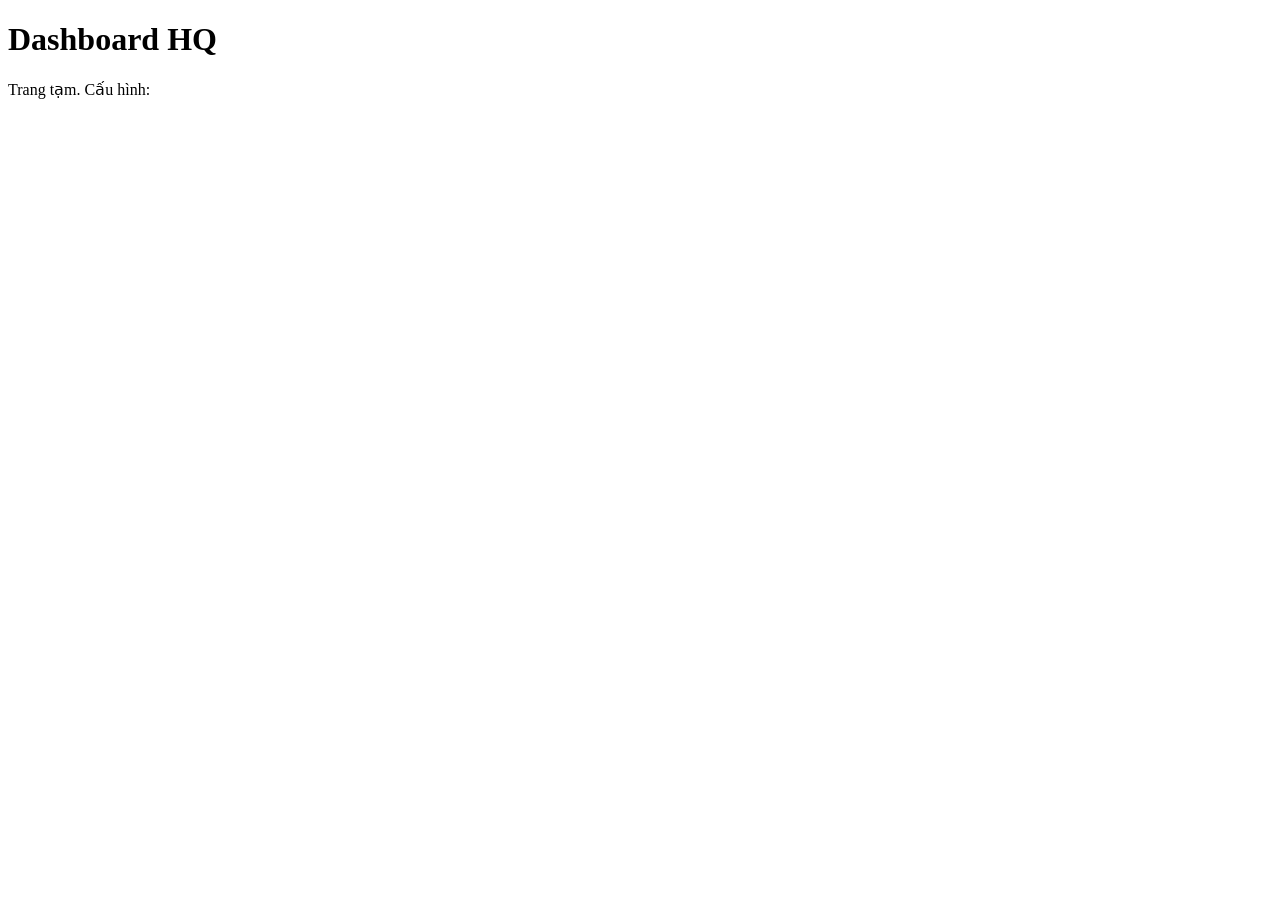
==== dashboard/index.html @ 27b7256c "build(infra): add docker compose, postgres init and connector configs" ====
<!doctype html>
<!-- Trang tạm do infra dựng; Ngọc Chung thay bằng Dashboard thật. -->
<html lang="vi">
<head>
  <meta charset="utf-8">
  <title>Dashboard HQ</title>
  <script src="config.js"></script>
</head>
<body>
  <h1>Dashboard HQ</h1>
  <p>Trang tạm. Cấu hình: <code id="cfg"></code></p>
  <script>
    document.getElementById("cfg").textContent = JSON.stringify(window.CONFIG);
  </script>
</body>
</html>
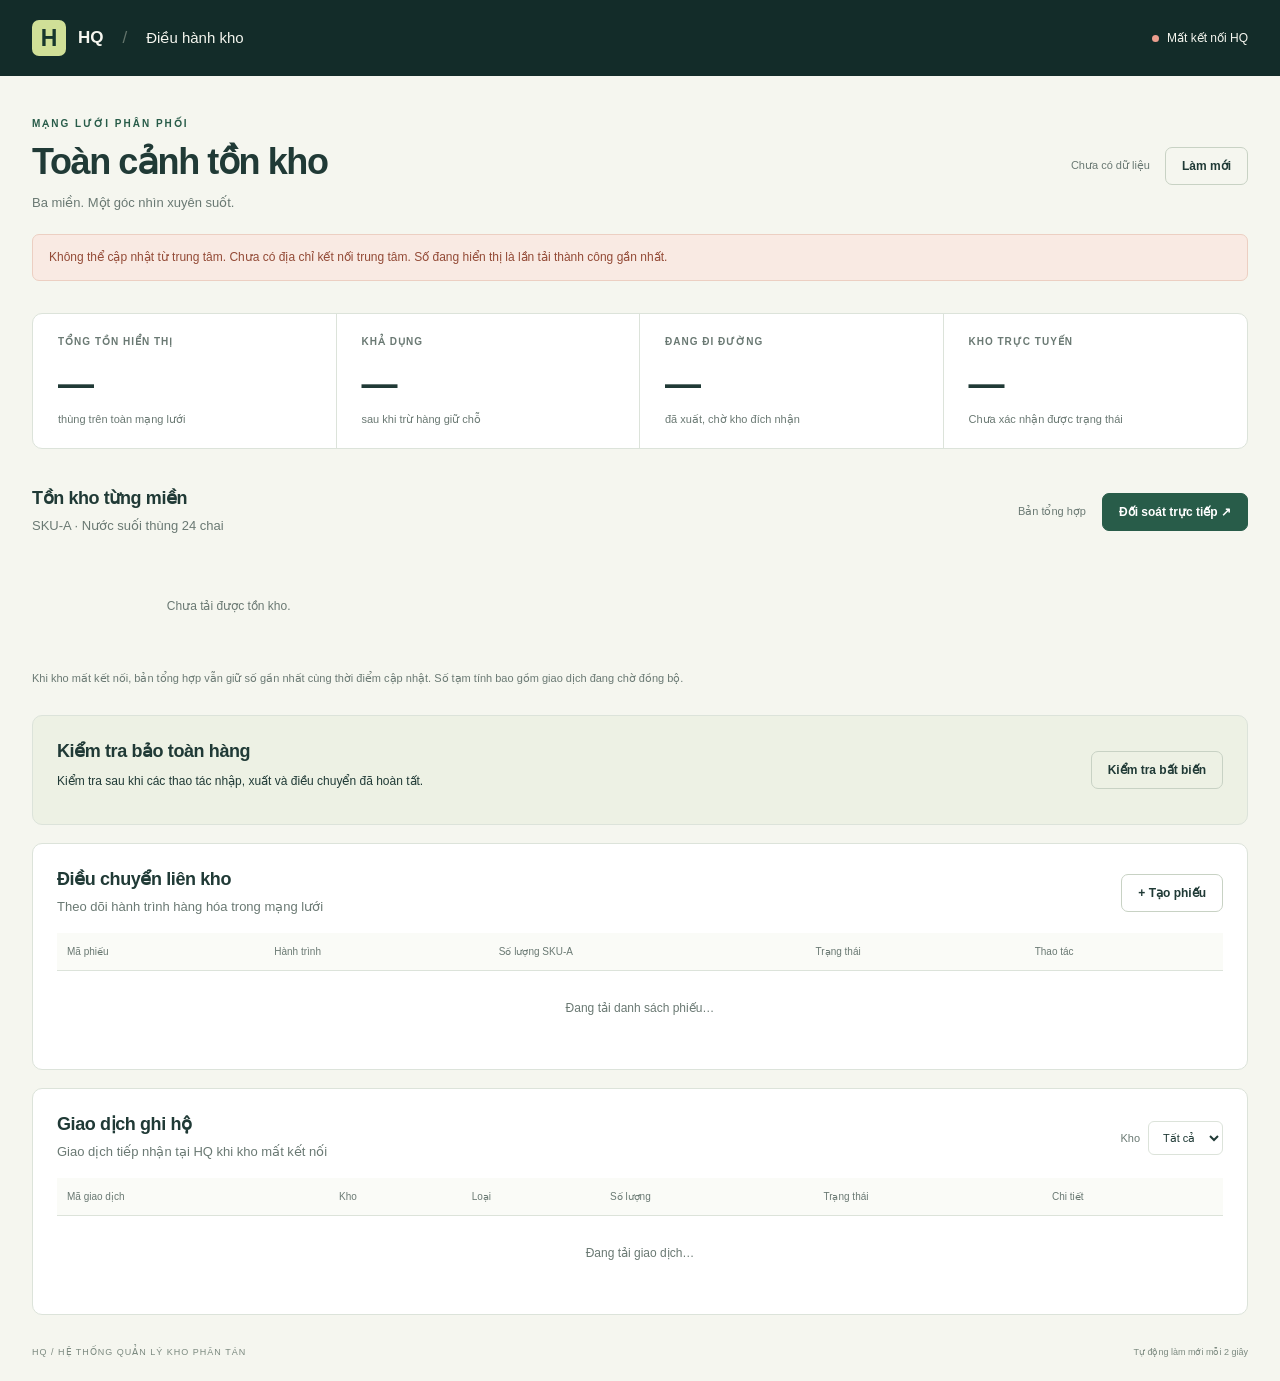
==== commit a7782cb5: "feat(dashboard): add warehouse monitoring and transfer controls" ====
--- a/dashboard/index.html
+++ b/dashboard/index.html
@@ -1,16 +1,52 @@
 <!doctype html>
-<!-- Trang tạm do infra dựng; Ngọc Chung thay bằng Dashboard thật. -->
 <html lang="vi">
 <head>
   <meta charset="utf-8">
-  <title>Dashboard HQ</title>
+  <meta name="viewport" content="width=device-width, initial-scale=1">
+  <meta name="theme-color" content="#132c29">
+  <title>HQ · Điều hành kho</title>
+  <link rel="stylesheet" href="style.css">
   <script src="config.js"></script>
+  <script type="module" src="js/dashboard.js"></script>
 </head>
 <body>
-  <h1>Dashboard HQ</h1>
-  <p>Trang tạm. Cấu hình: <code id="cfg"></code></p>
-  <script>
-    document.getElementById("cfg").textContent = JSON.stringify(window.CONFIG);
-  </script>
+  <header class="topbar">
+    <a href="./" class="brand"><span class="brand-icon" aria-hidden="true">H</span> HQ<span class="brand-divider">/</span><span>Điều hành kho</span></a>
+    <span class="connection" id="connection" role="status">Đang kết nối…</span>
+  </header>
+  <main>
+    <div class="page-heading">
+      <div><p class="eyebrow">MẠNG LƯỚI PHÂN PHỐI</p><h1>Toàn cảnh tồn kho</h1><p class="subtitle">Ba miền. Một góc nhìn xuyên suốt.</p></div>
+      <div class="heading-actions"><span id="last-refresh">Chưa có dữ liệu</span><button id="refresh" class="button secondary">Làm mới</button></div>
+    </div>
+    <div id="notice" class="notice" role="alert" hidden></div>
+    <section class="metrics" aria-label="Tổng hợp tồn kho">
+      <article><p>TỔNG TỒN HIỂN THỊ</p><strong id="total-stock">—</strong><span>thùng trên toàn mạng lưới</span></article>
+      <article><p>KHẢ DỤNG</p><strong id="total-available">—</strong><span>sau khi trừ hàng giữ chỗ</span></article>
+      <article><p>ĐANG ĐI ĐƯỜNG</p><strong id="total-transit">—</strong><span>đã xuất, chờ kho đích nhận</span></article>
+      <article><p>KHO TRỰC TUYẾN</p><strong id="online-count">—</strong><span id="status-caption">Đang xác nhận trạng thái</span></article>
+    </section>
+    <section aria-labelledby="inventory-heading">
+      <div class="section-heading"><div><h2 id="inventory-heading">Tồn kho từng miền</h2><p>SKU-A · Nước suối thùng 24 chai</p></div><div class="read-controls"><span class="mode-label" id="read-mode">Bản tổng hợp</span><button class="button" id="reconcile">Đối soát trực tiếp ↗</button></div></div>
+      <div class="warehouses" id="warehouses" aria-live="polite"><p class="empty">Đang tải tồn kho…</p></div>
+      <p class="source-help">Khi kho mất kết nối, bản tổng hợp vẫn giữ số gần nhất cùng thời điểm cập nhật. Số tạm tính bao gồm giao dịch đang chờ đồng bộ.</p>
+    </section>
+    <section class="panel invariant-panel" aria-labelledby="invariant-heading">
+      <div><h2 id="invariant-heading">Kiểm tra bảo toàn hàng</h2><p id="invariant-result" aria-live="polite">Kiểm tra sau khi các thao tác nhập, xuất và điều chuyển đã hoàn tất.</p><p id="invariant-details" class="muted"></p></div>
+      <button id="check-invariant" class="button secondary">Kiểm tra bất biến</button>
+    </section>
+    <section class="panel" aria-labelledby="transfers-heading">
+      <div class="section-heading"><div><h2 id="transfers-heading">Điều chuyển liên kho</h2><p>Theo dõi hành trình hàng hóa trong mạng lưới</p></div><button id="new-transfer" class="button secondary">+ Tạo phiếu</button></div>
+      <p class="section-message" id="transfer-message" role="status"></p>
+      <div class="table-wrap"><table><thead><tr><th>Mã phiếu</th><th>Hành trình</th><th>Số lượng SKU-A</th><th>Trạng thái</th><th>Thao tác</th></tr></thead><tbody id="transfer-rows"><tr><td colspan="5" class="empty">Đang tải danh sách phiếu…</td></tr></tbody></table></div>
+    </section>
+    <section class="panel" aria-labelledby="pending-heading">
+      <div class="section-heading"><div><h2 id="pending-heading">Giao dịch ghi hộ</h2><p>Giao dịch tiếp nhận tại HQ khi kho mất kết nối</p></div><label class="filter-label">Kho <select id="pending-dc"><option value="">Tất cả</option><option value="1">Bắc</option><option value="2">Trung</option><option value="3">Nam</option></select></label></div>
+      <p class="section-message" id="pending-message" role="status"></p>
+      <div class="table-wrap"><table><thead><tr><th>Mã giao dịch</th><th>Kho</th><th>Loại</th><th>Số lượng</th><th>Trạng thái</th><th>Chi tiết</th></tr></thead><tbody id="pending-rows"><tr><td colspan="6" class="empty">Đang tải giao dịch…</td></tr></tbody></table></div>
+    </section>
+    <footer>HQ / HỆ THỐNG QUẢN LÝ KHO PHÂN TÁN <span>Tự động làm mới mỗi 2 giây</span></footer>
+  </main>
+  <dialog id="transfer-dialog" aria-labelledby="dialog-title"><form id="transfer-form"><div class="section-heading"><h2 id="dialog-title">Tạo phiếu điều chuyển</h2><button type="button" id="close-dialog" class="icon-button" aria-label="Đóng">×</button></div><p class="muted">SKU-A · Nước suối thùng 24 chai</p><label>Kho nguồn<select id="from-dc" required><option value="1">Bắc</option><option value="2">Trung</option><option value="3">Nam</option></select></label><label>Kho đích<select id="to-dc" required><option value="3">Nam</option><option value="2">Trung</option><option value="1">Bắc</option></select></label><label>Số thùng<input id="transfer-qty" type="number" min="1" step="1" required value="50"></label><p id="form-error" role="alert" class="form-error"></p><button class="button" id="submit-transfer" type="submit">Tạo phiếu</button></form></dialog>
 </body>
 </html>
--- a/dashboard/style.css
+++ b/dashboard/style.css
@@ -0,0 +1,590 @@
+:root {
+  color-scheme:light;
+  --ink:#203a36;
+  --muted:#6a7973;
+  --green:#285c49;
+  --line:#dce3da;
+  --paper:#f5f6ef;
+  --red:#a63d32;
+  font-family:Inter,"Segoe UI",Arial,sans-serif;
+  font-size:15px
+}
+* {
+  box-sizing:border-box
+}
+body {
+  margin:0;
+  color:var(--ink);
+  background:var(--paper)
+}
+button,input,select {
+  font:inherit
+}
+button {
+  cursor:pointer
+}
+button:disabled {
+  cursor:wait;
+  opacity:.55
+}
+button:focus-visible,a:focus-visible,input:focus-visible,select:focus-visible {
+  outline:3px solid #b4a047;
+  outline-offset:3px
+}
+.topbar {
+  height:76px;
+  background:#132c29;
+  color:#f5f6ef;
+  display:flex;
+  align-items:center;
+  justify-content:space-between;
+  padding:0 max(32px,calc((100vw - 1240px)/2));
+  gap:20px
+}
+.brand {
+  display:flex;
+  align-items:center;
+  gap:12px;
+  color:inherit;
+  text-decoration:none;
+  font-size:17px;
+  font-weight:650;
+  white-space:nowrap
+}
+.brand-icon {
+  width:34px;
+  height:36px;
+  background:#d0df97;
+  color:#17362d;
+  display:grid;
+  place-items:center;
+  border-radius:7px;
+  font-size:23px
+}
+.brand-divider {
+  color:#63746b;
+  font-weight:400;
+  padding:0 7px
+}
+.brand>span:last-child {
+  font-weight:400;
+  font-size:15px
+}
+.connection {
+  font-size:12px;
+  display:flex;
+  align-items:center;
+  gap:8px
+}
+.connection::before {
+  content:"";
+  width:7px;
+  height:7px;
+  border-radius:50%;
+  background:#c1d49c
+}
+.connection.error::before {
+  background:#eb9e8e
+}
+main {
+  max-width:1304px;
+  margin:0 auto;
+  padding:42px 32px 24px
+}
+.page-heading,.section-heading {
+  display:flex;
+  align-items:center;
+  justify-content:space-between;
+  gap:20px
+}
+.eyebrow {
+  font-size:10px;
+  letter-spacing:2px;
+  font-weight:700;
+  color:var(--green);
+  margin:0 0 12px
+}
+h1 {
+  font-size:36px;
+  letter-spacing:-1.4px;
+  font-weight:600;
+  margin:0 0 10px
+}
+h2 {
+  font-size:18px;
+  letter-spacing:-.4px;
+  font-weight:600;
+  margin:0
+}
+.subtitle,.section-heading p {
+  color:var(--muted);
+  margin:7px 0 0;
+  line-height:1.6;
+  font-size:13px
+}
+.heading-actions {
+  display:flex;
+  align-items:center;
+  gap:15px;
+  font-size:11px;
+  color:var(--muted)
+}
+.button {
+  border:1px solid var(--green);
+  border-radius:7px;
+  background:var(--green);
+  color:white;
+  padding:11px 16px;
+  font-size:12px;
+  font-weight:600;
+  white-space:nowrap
+}
+.button:hover {
+  background:#174733
+}
+.button.secondary {
+  background:transparent;
+  color:var(--ink);
+  border-color:#c8d2c4
+}
+.button.secondary:hover {
+  background:#e6ecdf
+}
+.metrics {
+  display:grid;
+  grid-template-columns:repeat(4,1fr);
+  margin:32px 0 38px;
+  border:1px solid var(--line);
+  border-radius:10px;
+  background:#fff;
+  overflow:hidden
+}
+.metrics article {
+  padding:22px 25px;
+  border-right:1px solid var(--line)
+}
+.metrics article:last-child {
+  border:0
+}
+.metrics p {
+  font-size:10px;
+  letter-spacing:1px;
+  font-weight:600;
+  color:var(--muted);
+  margin:0 0 16px
+}
+.metrics strong {
+  font-size:36px;
+  font-weight:600;
+  letter-spacing:-1px;
+  display:block;
+  font-variant-numeric:tabular-nums
+}
+.metrics article>span {
+  display:block;
+  font-size:11px;
+  color:var(--muted);
+  margin-top:8px
+}
+.read-controls {
+  display:flex;
+  gap:16px;
+  align-items:center
+}
+.mode-label {
+  font-size:11px;
+  color:var(--muted)
+}
+.warehouses {
+  display:grid;
+  grid-template-columns:repeat(3,1fr);
+  gap:18px;
+  margin-top:20px
+}
+.warehouse {
+  background:white;
+  border:1px solid var(--line);
+  border-radius:10px;
+  overflow:hidden
+}
+.warehouse-top {
+  padding:20px 22px 16px;
+  display:flex;
+  justify-content:space-between;
+  align-items:center
+}
+.warehouse-name {
+  font-size:16px;
+  font-weight:600
+}
+.warehouse-code {
+  display:block;
+  color:var(--muted);
+  font-size:10px;
+  letter-spacing:1px;
+  margin-top:5px
+}
+.badge {
+  border-radius:5px;
+  padding:5px 8px;
+  font-size:10px;
+  font-weight:600;
+  white-space:nowrap;
+  display:inline-block;
+  background:#eef2ea;
+  color:#46624e
+}
+.badge.ONLINE,.badge.APPLIED,.badge.RECEIVED {
+  background:#eaf2e4;
+  color:#3c6a37
+}
+.badge.OFFLINE,.badge.REJECTED,.badge.CANCELLED {
+  background:#f8eae5;
+  color:var(--red)
+}
+.badge.RECOVERING,.badge.PENDING,.badge.CREATED {
+  background:#f7eed9;
+  color:#94651c
+}
+.badge.SHIPPED {
+  background:#e8eef5;
+  color:#3b6289
+}
+.stock-value {
+  padding:0 22px 19px;
+  display:flex;
+  align-items:baseline;
+  gap:8px
+}
+.stock-value strong {
+  font-size:44px;
+  letter-spacing:-2px;
+  font-weight:550;
+  font-variant-numeric:tabular-nums
+}
+.stock-value span {
+  color:var(--muted);
+  font-size:12px
+}
+.warehouse-stats {
+  display:grid;
+  grid-template-columns:repeat(3,1fr);
+  border-top:1px solid var(--line);
+  padding:16px 22px;
+  gap:8px
+}
+.warehouse-stats dt {
+  font-size:10px;
+  color:var(--muted);
+  margin-bottom:6px
+}
+.warehouse-stats dd {
+  margin:0;
+  font-size:16px;
+  font-weight:600;
+  font-variant-numeric:tabular-nums
+}
+.warehouse-stats dl {
+  margin:0
+}
+.warehouse-source {
+  background:#fafbf6;
+  border-top:1px solid #edf0e8;
+  min-height:43px;
+  padding:12px 22px;
+  color:var(--muted);
+  font-size:10px;
+  line-height:1.5
+}
+.warehouse-source.offline {
+  background:#fbf0eb;
+  color:#9b5944
+}
+.warehouse-source.provisional {
+  background:#fbf5e8;
+  color:#8a6b26
+}
+.source-help {
+  font-size:11px;
+  line-height:1.8;
+  color:var(--muted);
+  max-width:880px;
+  margin:14px 0 26px
+}
+.panel {
+  background:#fff;
+  border:1px solid var(--line);
+  border-radius:10px;
+  margin:18px 0;
+  padding:24px
+}
+.invariant-panel {
+  display:flex;
+  align-items:center;
+  justify-content:space-between;
+  gap:20px;
+  background:#edf1e4
+}
+.invariant-panel p {
+  font-size:12px;
+  line-height:1.7;
+  margin:9px 0 0
+}
+.muted {
+  color:var(--muted)
+}
+.table-wrap {
+  overflow:auto
+}
+table {
+  width:100%;
+  border-collapse:collapse;
+  font-size:12px;
+  text-align:left;
+  margin-top:15px
+}
+th {
+  font-size:10px;
+  color:var(--muted);
+  font-weight:500;
+  border-bottom:1px solid var(--line);
+  padding:13px 10px;
+  background:#fafbf7;
+  white-space:nowrap
+}
+td {
+  border-bottom:1px solid #edf0e9;
+  padding:15px 10px;
+  max-width:270px;
+  overflow-wrap:anywhere
+}
+tbody tr:last-child td {
+  border:0
+}
+.empty {
+  text-align:center;
+  color:var(--muted);
+  padding:30px;
+  font-size:12px
+}
+.row-action {
+  border:0;
+  background:transparent;
+  color:var(--red);
+  font-size:11px;
+  font-weight:600;
+  padding:5px
+}
+.filter-label {
+  font-size:11px;
+  color:var(--muted);
+  display:flex;
+  align-items:center;
+  gap:8px
+}
+select,input {
+  padding:9px 10px;
+  border:1px solid var(--line);
+  border-radius:6px;
+  color:var(--ink);
+  background:#fff;
+  max-width:100%
+}
+.notice {
+  margin:20px 0;
+  padding:13px 16px;
+  border-radius:7px;
+  background:#f9eae3;
+  border:1px solid #eccfc2;
+  color:#934a36;
+  font-size:12px;
+  line-height:1.6
+}
+.section-message,.form-error {
+  color:var(--red);
+  font-size:12px;
+  line-height:1.6
+}
+.section-message:empty {
+  display:none
+}
+footer {
+  display:flex;
+  justify-content:space-between;
+  gap:12px;
+  margin-top:32px;
+  font-size:9px;
+  letter-spacing:1px;
+  color:#7c8a80
+}
+footer span {
+  letter-spacing:0
+}
+dialog {
+  width:min(450px,calc(100% - 32px));
+  border:1px solid var(--line);
+  border-radius:12px;
+  padding:25px;
+  color:var(--ink)
+}
+dialog::backdrop {
+  background:#142e2670
+}
+dialog label {
+  display:grid;
+  gap:7px;
+  font-size:12px;
+  margin:17px 0
+}
+dialog .button {
+  width:100%
+}
+.icon-button {
+  border:0;
+  background:none;
+  font-size:25px;
+  color:var(--muted)
+}
+.success-text {
+  color:var(--green)
+}
+.warning-text {
+  color:var(--red)
+}
+@media(max-width:900px) {
+  .topbar {
+    padding:0 22px
+  }
+  main {
+    padding:30px 22px
+  }
+  .metrics article {
+    padding:20px 17px
+  }
+  .metrics strong {
+    font-size:30px
+  }
+  .warehouses {
+    gap:12px
+  }
+  .warehouse-top {
+    padding:18px 15px
+  }
+  .warehouse-name {
+    font-size:14px
+  }
+  .warehouse-stats,.warehouse-source {
+    padding:14px 15px
+  }
+  .stock-value {
+    padding:0 15px 15px
+  }
+  .heading-actions>span {
+    display:none
+  }
+}
+@media(max-width:650px) {
+  .topbar {
+    height:64px;
+    padding:0 16px
+  }
+  .brand {
+    gap:8px;
+    font-size:15px
+  }
+  .brand>span:last-child {
+    font-size:12px
+  }
+  .brand-divider {
+    padding:0 2px
+  }
+  .connection {
+    font-size:10px
+  }
+  main {
+    padding:27px 16px
+  }
+  h1 {
+    font-size:29px
+  }
+  .page-heading {
+    align-items:flex-start;
+    gap:12px
+  }
+  .heading-actions {
+    padding-top:23px
+  }
+  .metrics {
+    grid-template-columns:repeat(2,1fr);
+    margin:24px 0 29px
+  }
+  .metrics article {
+    border-bottom:1px solid var(--line)
+  }
+  .metrics article:nth-child(2) {
+    border-right:0
+  }
+  .metrics article:nth-child(3) {
+    border-bottom:0
+  }
+  .metrics article:last-child {
+    border-bottom:0
+  }
+  .metrics p {
+    font-size:9px
+  }
+  .metrics article>span {
+    font-size:10px
+  }
+  .warehouses {
+    grid-template-columns:1fr
+  }
+  .warehouse-top {
+    padding:18px 20px
+  }
+  .warehouse-stats,.warehouse-source {
+    padding:14px 20px
+  }
+  .stock-value {
+    padding:0 20px 15px
+  }
+  .warehouse-name {
+    font-size:16px
+  }
+  .read-controls {
+    gap:8px
+  }
+  .mode-label {
+    display:none
+  }
+  .button {
+    padding:10px 12px;
+    font-size:11px
+  }
+  .section-heading {
+    gap:10px
+  }
+  .section-heading p {
+    font-size:11px
+  }
+  h2 {
+    font-size:16px
+  }
+  .panel {
+    padding:18px 14px
+  }
+  .invariant-panel {
+    align-items:flex-start;
+    flex-direction:column
+  }
+  footer {
+    line-height:1.7;
+    flex-direction:column
+  }
+  .eyebrow {
+    font-size:9px
+  }
+  .subtitle {
+    font-size:12px
+  }
+}
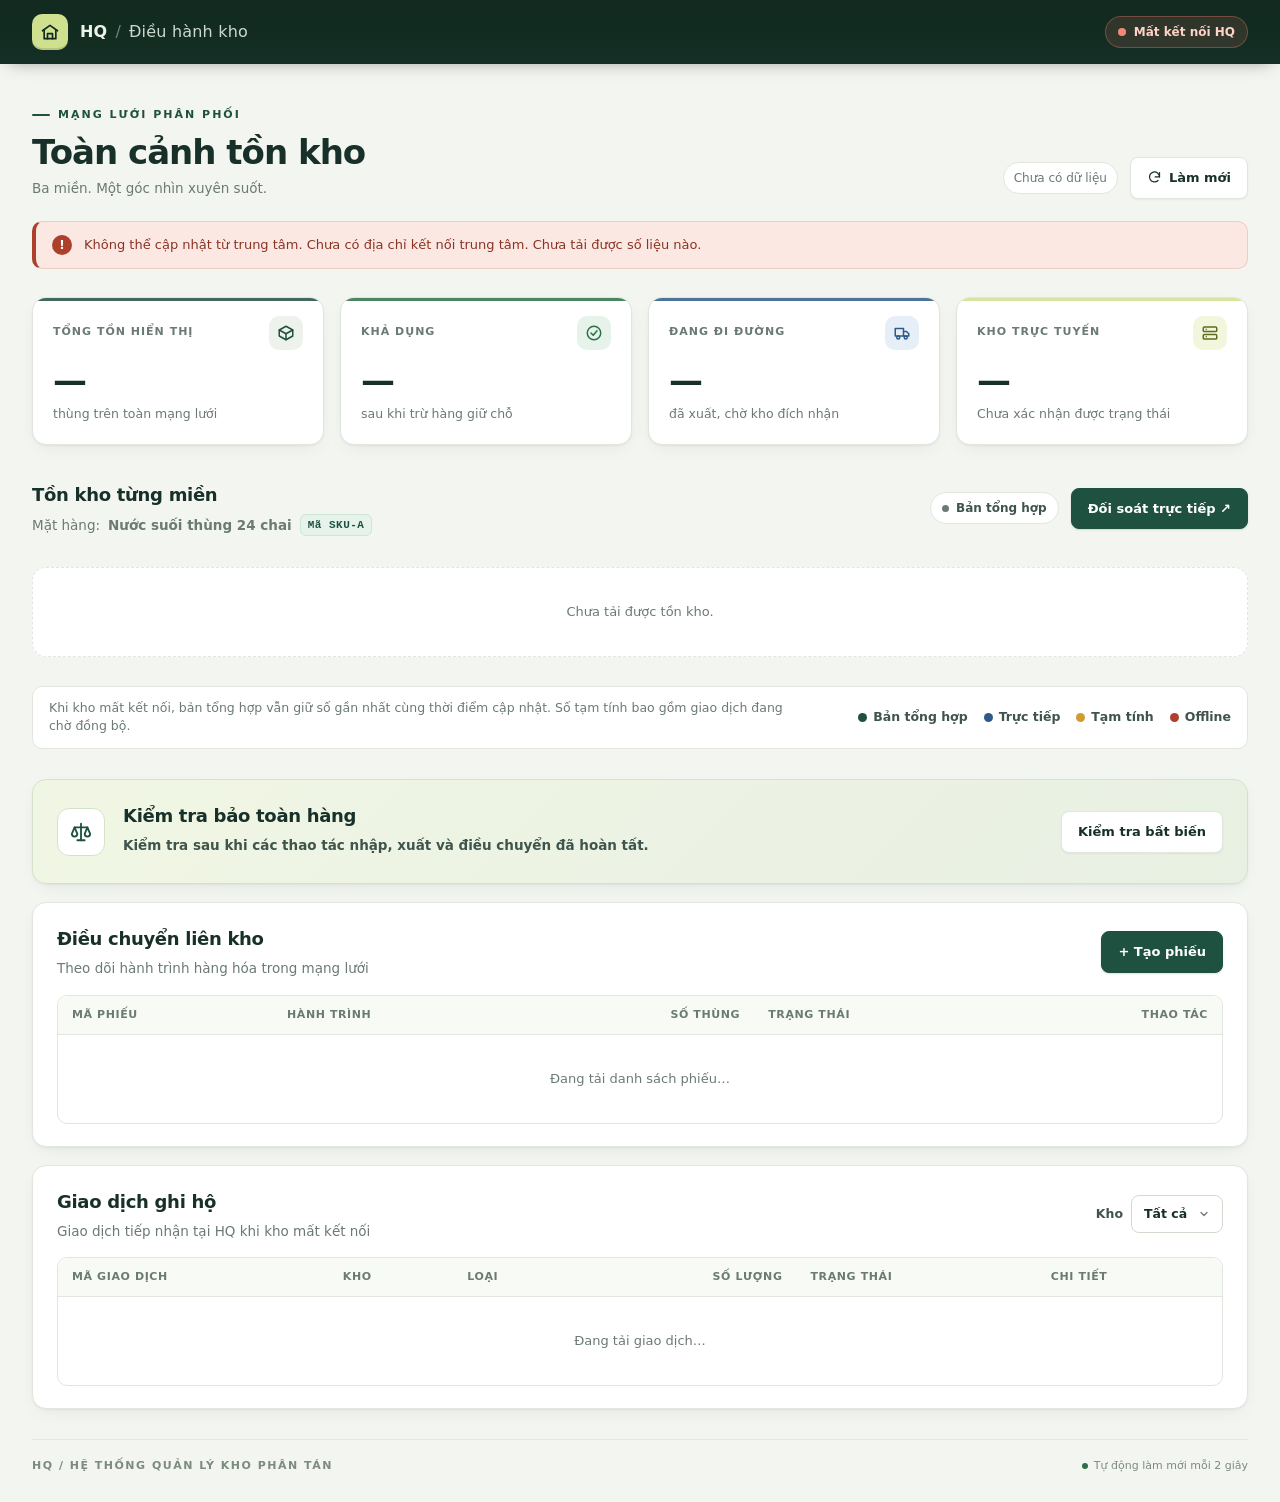
==== commit c7c74ff9: "feat(dashboard): redesign hq dashboard and translate network errors Presentation only: new layout, s" ====
--- a/dashboard/index.html
+++ b/dashboard/index.html
@@ -3,50 +3,145 @@
 <head>
   <meta charset="utf-8">
   <meta name="viewport" content="width=device-width, initial-scale=1">
-  <meta name="theme-color" content="#132c29">
+  <meta name="theme-color" content="#11291f">
   <title>HQ · Điều hành kho</title>
-  <link rel="stylesheet" href="style.css">
+  <link rel="stylesheet" href="style.css?v=2">
   <script src="config.js"></script>
-  <script type="module" src="js/dashboard.js"></script>
+  <script type="module" src="js/dashboard.js?v=2"></script>
 </head>
 <body>
   <header class="topbar">
-    <a href="./" class="brand"><span class="brand-icon" aria-hidden="true">H</span> HQ<span class="brand-divider">/</span><span>Điều hành kho</span></a>
-    <span class="connection" id="connection" role="status">Đang kết nối…</span>
+    <div class="topbar-inner">
+      <a href="./" class="brand">
+        <span class="brand-icon" aria-hidden="true">
+          <svg viewBox="0 0 24 24" width="20" height="20" fill="none" stroke="currentColor" stroke-width="2" stroke-linecap="round" stroke-linejoin="round"><path d="M3 10.5 12 4l9 6.5"/><path d="M5 9.5V20h14V9.5"/><path d="M9 20v-6h6v6"/></svg>
+        </span>
+        <span class="brand-text">HQ<span class="brand-divider">/</span><span>Điều hành kho</span></span>
+      </a>
+      <span class="connection" id="connection" role="status">Đang kết nối…</span>
+    </div>
   </header>
+
   <main>
     <div class="page-heading">
-      <div><p class="eyebrow">MẠNG LƯỚI PHÂN PHỐI</p><h1>Toàn cảnh tồn kho</h1><p class="subtitle">Ba miền. Một góc nhìn xuyên suốt.</p></div>
-      <div class="heading-actions"><span id="last-refresh">Chưa có dữ liệu</span><button id="refresh" class="button secondary">Làm mới</button></div>
+      <div>
+        <p class="eyebrow">MẠNG LƯỚI PHÂN PHỐI</p>
+        <h1>Toàn cảnh tồn kho</h1>
+        <p class="subtitle">Ba miền. Một góc nhìn xuyên suốt.</p>
+      </div>
+      <div class="heading-actions">
+        <span id="last-refresh" class="refresh-stamp">Chưa có dữ liệu</span>
+        <button id="refresh" class="button secondary">
+          <svg aria-hidden="true" viewBox="0 0 24 24" width="15" height="15" fill="none" stroke="currentColor" stroke-width="2" stroke-linecap="round" stroke-linejoin="round"><path d="M20 11a8 8 0 1 0-2.3 5.7"/><path d="M20 4v7h-7"/></svg>
+          Làm mới
+        </button>
+      </div>
     </div>
+
     <div id="notice" class="notice" role="alert" hidden></div>
+
     <section class="metrics" aria-label="Tổng hợp tồn kho">
-      <article><p>TỔNG TỒN HIỂN THỊ</p><strong id="total-stock">—</strong><span>thùng trên toàn mạng lưới</span></article>
-      <article><p>KHẢ DỤNG</p><strong id="total-available">—</strong><span>sau khi trừ hàng giữ chỗ</span></article>
-      <article><p>ĐANG ĐI ĐƯỜNG</p><strong id="total-transit">—</strong><span>đã xuất, chờ kho đích nhận</span></article>
-      <article><p>KHO TRỰC TUYẾN</p><strong id="online-count">—</strong><span id="status-caption">Đang xác nhận trạng thái</span></article>
+      <article class="metric">
+        <div class="metric-head"><p>TỔNG TỒN HIỂN THỊ</p><span class="metric-icon" aria-hidden="true"><svg viewBox="0 0 24 24" width="18" height="18" fill="none" stroke="currentColor" stroke-width="2" stroke-linecap="round" stroke-linejoin="round"><path d="M21 8 12 3 3 8v8l9 5 9-5z"/><path d="m3 8 9 5 9-5"/><path d="M12 13v8"/></svg></span></div>
+        <strong id="total-stock">—</strong><span>thùng trên toàn mạng lưới</span>
+      </article>
+      <article class="metric">
+        <div class="metric-head"><p>KHẢ DỤNG</p><span class="metric-icon" aria-hidden="true"><svg viewBox="0 0 24 24" width="18" height="18" fill="none" stroke="currentColor" stroke-width="2" stroke-linecap="round" stroke-linejoin="round"><circle cx="12" cy="12" r="9"/><path d="m8 12 3 3 5-6"/></svg></span></div>
+        <strong id="total-available">—</strong><span>sau khi trừ hàng giữ chỗ</span>
+      </article>
+      <article class="metric">
+        <div class="metric-head"><p>ĐANG ĐI ĐƯỜNG</p><span class="metric-icon" aria-hidden="true"><svg viewBox="0 0 24 24" width="18" height="18" fill="none" stroke="currentColor" stroke-width="2" stroke-linecap="round" stroke-linejoin="round"><path d="M3 6h11v10H3z"/><path d="M14 10h4l3 3v3h-7"/><circle cx="7" cy="18" r="2"/><circle cx="17" cy="18" r="2"/></svg></span></div>
+        <strong id="total-transit">—</strong><span>đã xuất, chờ kho đích nhận</span>
+      </article>
+      <article class="metric">
+        <div class="metric-head"><p>KHO TRỰC TUYẾN</p><span class="metric-icon" aria-hidden="true"><svg viewBox="0 0 24 24" width="18" height="18" fill="none" stroke="currentColor" stroke-width="2" stroke-linecap="round" stroke-linejoin="round"><rect x="3" y="4" width="18" height="6" rx="1.5"/><rect x="3" y="14" width="18" height="6" rx="1.5"/><path d="M7 7h.01M7 17h.01"/></svg></span></div>
+        <strong id="online-count">—</strong><span id="status-caption">Đang xác nhận trạng thái</span>
+      </article>
     </section>
-    <section aria-labelledby="inventory-heading">
-      <div class="section-heading"><div><h2 id="inventory-heading">Tồn kho từng miền</h2><p>SKU-A · Nước suối thùng 24 chai</p></div><div class="read-controls"><span class="mode-label" id="read-mode">Bản tổng hợp</span><button class="button" id="reconcile">Đối soát trực tiếp ↗</button></div></div>
+
+    <section class="block" aria-labelledby="inventory-heading">
+      <div class="section-heading">
+        <div>
+          <h2 id="inventory-heading">Tồn kho từng miền</h2>
+          <p>Mặt hàng: <strong>Nước suối thùng 24 chai</strong> <span class="sku-chip" title="Mã hàng trong danh mục">Mã SKU-A</span></p>
+        </div>
+        <div class="read-controls">
+          <span class="mode-label" id="read-mode">Bản tổng hợp</span>
+          <button class="button" id="reconcile">Đối soát trực tiếp ↗</button>
+        </div>
+      </div>
       <div class="warehouses" id="warehouses" aria-live="polite"><p class="empty">Đang tải tồn kho…</p></div>
-      <p class="source-help">Khi kho mất kết nối, bản tổng hợp vẫn giữ số gần nhất cùng thời điểm cập nhật. Số tạm tính bao gồm giao dịch đang chờ đồng bộ.</p>
+      <div class="source-help">
+        <p>Khi kho mất kết nối, bản tổng hợp vẫn giữ số gần nhất cùng thời điểm cập nhật. Số tạm tính bao gồm giao dịch đang chờ đồng bộ.</p>
+        <ul class="legend" aria-label="Chú giải nguồn số liệu">
+          <li><span class="legend-dot snapshot"></span>Bản tổng hợp</li>
+          <li><span class="legend-dot realtime"></span>Trực tiếp</li>
+          <li><span class="legend-dot provisional"></span>Tạm tính</li>
+          <li><span class="legend-dot offline"></span>Offline</li>
+        </ul>
+      </div>
     </section>
+
     <section class="panel invariant-panel" aria-labelledby="invariant-heading">
-      <div><h2 id="invariant-heading">Kiểm tra bảo toàn hàng</h2><p id="invariant-result" aria-live="polite">Kiểm tra sau khi các thao tác nhập, xuất và điều chuyển đã hoàn tất.</p><p id="invariant-details" class="muted"></p></div>
+      <span class="panel-icon" aria-hidden="true"><svg viewBox="0 0 24 24" width="22" height="22" fill="none" stroke="currentColor" stroke-width="2" stroke-linecap="round" stroke-linejoin="round"><path d="M12 3v18"/><path d="M5 7h14"/><path d="m5 7-3 7a3 3 0 0 0 6 0z"/><path d="m19 7-3 7a3 3 0 0 0 6 0z"/><path d="M8 21h8"/></svg></span>
+      <div class="invariant-body">
+        <h2 id="invariant-heading">Kiểm tra bảo toàn hàng</h2>
+        <p id="invariant-result" aria-live="polite">Kiểm tra sau khi các thao tác nhập, xuất và điều chuyển đã hoàn tất.</p>
+        <p id="invariant-details" class="muted"></p>
+      </div>
       <button id="check-invariant" class="button secondary">Kiểm tra bất biến</button>
     </section>
+
     <section class="panel" aria-labelledby="transfers-heading">
-      <div class="section-heading"><div><h2 id="transfers-heading">Điều chuyển liên kho</h2><p>Theo dõi hành trình hàng hóa trong mạng lưới</p></div><button id="new-transfer" class="button secondary">+ Tạo phiếu</button></div>
+      <div class="section-heading">
+        <div><h2 id="transfers-heading">Điều chuyển liên kho</h2><p>Theo dõi hành trình hàng hóa trong mạng lưới</p></div>
+        <button id="new-transfer" class="button">+ Tạo phiếu</button>
+      </div>
       <p class="section-message" id="transfer-message" role="status"></p>
-      <div class="table-wrap"><table><thead><tr><th>Mã phiếu</th><th>Hành trình</th><th>Số lượng SKU-A</th><th>Trạng thái</th><th>Thao tác</th></tr></thead><tbody id="transfer-rows"><tr><td colspan="5" class="empty">Đang tải danh sách phiếu…</td></tr></tbody></table></div>
+      <div class="table-wrap">
+        <table class="data-table transfer-table">
+          <thead><tr><th>Mã phiếu</th><th>Hành trình</th><th class="num">Số thùng</th><th>Trạng thái</th><th class="actions">Thao tác</th></tr></thead>
+          <tbody id="transfer-rows"><tr><td colspan="5" class="empty">Đang tải danh sách phiếu…</td></tr></tbody>
+        </table>
+      </div>
     </section>
+
     <section class="panel" aria-labelledby="pending-heading">
-      <div class="section-heading"><div><h2 id="pending-heading">Giao dịch ghi hộ</h2><p>Giao dịch tiếp nhận tại HQ khi kho mất kết nối</p></div><label class="filter-label">Kho <select id="pending-dc"><option value="">Tất cả</option><option value="1">Bắc</option><option value="2">Trung</option><option value="3">Nam</option></select></label></div>
+      <div class="section-heading">
+        <div><h2 id="pending-heading">Giao dịch ghi hộ</h2><p>Giao dịch tiếp nhận tại HQ khi kho mất kết nối</p></div>
+        <label class="filter-label">Kho
+          <select id="pending-dc"><option value="">Tất cả</option><option value="1">Bắc</option><option value="2">Trung</option><option value="3">Nam</option></select>
+        </label>
+      </div>
       <p class="section-message" id="pending-message" role="status"></p>
-      <div class="table-wrap"><table><thead><tr><th>Mã giao dịch</th><th>Kho</th><th>Loại</th><th>Số lượng</th><th>Trạng thái</th><th>Chi tiết</th></tr></thead><tbody id="pending-rows"><tr><td colspan="6" class="empty">Đang tải giao dịch…</td></tr></tbody></table></div>
+      <div class="table-wrap">
+        <table class="data-table pending-table">
+          <thead><tr><th>Mã giao dịch</th><th>Kho</th><th>Loại</th><th class="num">Số lượng</th><th>Trạng thái</th><th>Chi tiết</th></tr></thead>
+          <tbody id="pending-rows"><tr><td colspan="6" class="empty">Đang tải giao dịch…</td></tr></tbody>
+        </table>
+      </div>
     </section>
-    <footer>HQ / HỆ THỐNG QUẢN LÝ KHO PHÂN TÁN <span>Tự động làm mới mỗi 2 giây</span></footer>
+
+    <footer>
+      <span class="footer-brand">HQ / HỆ THỐNG QUẢN LÝ KHO PHÂN TÁN</span>
+      <span class="footer-auto">Tự động làm mới mỗi 2 giây</span>
+    </footer>
   </main>
-  <dialog id="transfer-dialog" aria-labelledby="dialog-title"><form id="transfer-form"><div class="section-heading"><h2 id="dialog-title">Tạo phiếu điều chuyển</h2><button type="button" id="close-dialog" class="icon-button" aria-label="Đóng">×</button></div><p class="muted">SKU-A · Nước suối thùng 24 chai</p><label>Kho nguồn<select id="from-dc" required><option value="1">Bắc</option><option value="2">Trung</option><option value="3">Nam</option></select></label><label>Kho đích<select id="to-dc" required><option value="3">Nam</option><option value="2">Trung</option><option value="1">Bắc</option></select></label><label>Số thùng<input id="transfer-qty" type="number" min="1" step="1" required value="50"></label><p id="form-error" role="alert" class="form-error"></p><button class="button" id="submit-transfer" type="submit">Tạo phiếu</button></form></dialog>
+
+  <dialog id="transfer-dialog" aria-labelledby="dialog-title">
+    <form id="transfer-form">
+      <div class="dialog-heading">
+        <h2 id="dialog-title">Tạo phiếu điều chuyển</h2>
+        <button type="button" id="close-dialog" class="icon-button" aria-label="Đóng">×</button>
+      </div>
+      <p class="muted dialog-sub">Mặt hàng: <strong>Nước suối thùng 24 chai</strong> <span class="sku-chip" title="Mã hàng trong danh mục">Mã SKU-A</span></p>
+      <label>Kho nguồn<select id="from-dc" required><option value="1">Bắc</option><option value="2">Trung</option><option value="3">Nam</option></select></label>
+      <span class="route-arrow" aria-hidden="true">→</span>
+      <label>Kho đích<select id="to-dc" required><option value="3">Nam</option><option value="2">Trung</option><option value="1">Bắc</option></select></label>
+      <label class="full">Số thùng<input id="transfer-qty" type="number" min="1" step="1" required value="50"></label>
+      <p id="form-error" role="alert" class="form-error"></p>
+      <button class="button" id="submit-transfer" type="submit">Tạo phiếu</button>
+    </form>
+  </dialog>
 </body>
 </html>
--- a/dashboard/style.css
+++ b/dashboard/style.css
@@ -1,590 +1,867 @@
+/* Dashboard HQ: chỉ trình bày. Mọi id và class do js/dashboard.js gắn vào giữ nguyên. */
 :root {
-  color-scheme:light;
-  --ink:#203a36;
-  --muted:#6a7973;
-  --green:#285c49;
-  --line:#dce3da;
-  --paper:#f5f6ef;
-  --red:#a63d32;
-  font-family:Inter,"Segoe UI",Arial,sans-serif;
-  font-size:15px
-}
-* {
-  box-sizing:border-box
-}
+  color-scheme: light;
+  /* Nền và chữ */
+  --bg: #f3f5f0;
+  --surface: #ffffff;
+  --surface-2: #f8faf6;
+  --ink: #18302a;
+  --ink-2: #3f544d;
+  --muted: #6b7a74;
+  --line: #e1e7df;
+  --line-soft: #edf1eb;
+  /* Thương hiệu */
+  --brand: #1f5141;
+  --brand-strong: #153b2f;
+  --brand-deep: #11291f;
+  --accent: #cfe08f;
+  /* Trạng thái */
+  --ok: #2c7046;
+  --ok-bg: #e6f3ea;
+  --warn: #8f5d0c;
+  --warn-bg: #fbf0d8;
+  --danger: #ad3f2d;
+  --danger-bg: #fbe8e3;
+  --info: #2c5b8a;
+  --info-bg: #e6eef8;
+  --neutral-bg: #eef2ec;
+  /* Hình khối */
+  --radius: 14px;
+  --radius-sm: 8px;
+  --shadow: 0 1px 2px rgba(17, 41, 31, .05), 0 6px 20px -8px rgba(17, 41, 31, .10);
+  --shadow-lg: 0 24px 60px -12px rgba(17, 41, 31, .35);
+  --mono: "Cascadia Mono", "JetBrains Mono", Consolas, "SFMono-Regular", monospace;
+  font-family: "Segoe UI", Inter, system-ui, -apple-system, Roboto, Arial, sans-serif;
+  font-size: 15px;
+  line-height: 1.5;
+}
+
+* { box-sizing: border-box; }
+[hidden] { display: none !important; }
+
 body {
-  margin:0;
-  color:var(--ink);
-  background:var(--paper)
-}
-button,input,select {
-  font:inherit
-}
-button {
-  cursor:pointer
-}
-button:disabled {
-  cursor:wait;
-  opacity:.55
-}
-button:focus-visible,a:focus-visible,input:focus-visible,select:focus-visible {
-  outline:3px solid #b4a047;
-  outline-offset:3px
-}
+  margin: 0;
+  color: var(--ink);
+  background: var(--bg);
+  -webkit-font-smoothing: antialiased;
+}
+
+button, input, select { font: inherit; }
+button { cursor: pointer; }
+button:disabled { cursor: progress; opacity: .55; }
+
+:focus-visible {
+  outline: 3px solid #b8c96a;
+  outline-offset: 2px;
+  border-radius: 6px;
+}
+
+/* ---------- Thanh trên cùng ---------- */
 .topbar {
-  height:76px;
-  background:#132c29;
-  color:#f5f6ef;
-  display:flex;
-  align-items:center;
-  justify-content:space-between;
-  padding:0 max(32px,calc((100vw - 1240px)/2));
-  gap:20px
+  position: sticky;
+  top: 0;
+  z-index: 10;
+  background: linear-gradient(180deg, var(--brand-deep), #142f25);
+  color: #eef3ea;
+  box-shadow: 0 1px 0 rgba(255, 255, 255, .04), 0 6px 18px -10px rgba(0, 0, 0, .5);
+}
+.topbar-inner {
+  max-width: 1304px;
+  margin: 0 auto;
+  height: 64px;
+  padding: 0 32px;
+  display: flex;
+  align-items: center;
+  justify-content: space-between;
+  gap: 20px;
 }
 .brand {
-  display:flex;
-  align-items:center;
-  gap:12px;
-  color:inherit;
-  text-decoration:none;
-  font-size:17px;
-  font-weight:650;
-  white-space:nowrap
+  display: flex;
+  align-items: center;
+  gap: 12px;
+  color: inherit;
+  text-decoration: none;
+  white-space: nowrap;
 }
 .brand-icon {
-  width:34px;
-  height:36px;
-  background:#d0df97;
-  color:#17362d;
-  display:grid;
-  place-items:center;
-  border-radius:7px;
-  font-size:23px
-}
-.brand-divider {
-  color:#63746b;
-  font-weight:400;
-  padding:0 7px
-}
-.brand>span:last-child {
-  font-weight:400;
-  font-size:15px
-}
+  width: 36px;
+  height: 36px;
+  border-radius: 10px;
+  display: grid;
+  place-items: center;
+  background: var(--accent);
+  color: var(--brand-deep);
+  box-shadow: inset 0 -2px 0 rgba(0, 0, 0, .12);
+}
+.brand-text { font-size: 16px; font-weight: 700; letter-spacing: .2px; }
+.brand-divider { color: #6f857a; font-weight: 400; padding: 0 8px; }
+.brand-text > span:last-child { font-weight: 500; color: #cdd9cf; }
+
 .connection {
-  font-size:12px;
-  display:flex;
-  align-items:center;
-  gap:8px
+  display: inline-flex;
+  align-items: center;
+  gap: 8px;
+  padding: 6px 12px;
+  border-radius: 999px;
+  background: rgba(207, 224, 143, .12);
+  border: 1px solid rgba(207, 224, 143, .25);
+  font-size: 12px;
+  font-weight: 600;
+  color: #dfe9c4;
 }
 .connection::before {
-  content:"";
-  width:7px;
-  height:7px;
-  border-radius:50%;
-  background:#c1d49c
+  content: "";
+  width: 8px;
+  height: 8px;
+  border-radius: 50%;
+  background: #a9d47a;
+  box-shadow: 0 0 0 0 rgba(169, 212, 122, .7);
+  animation: pulse 2s infinite;
+}
+.connection.error {
+  background: rgba(235, 120, 100, .14);
+  border-color: rgba(235, 120, 100, .35);
+  color: #ffd2c8;
 }
 .connection.error::before {
-  background:#eb9e8e
-}
+  background: #f08a74;
+  animation: none;
+}
+@keyframes pulse {
+  0% { box-shadow: 0 0 0 0 rgba(169, 212, 122, .6); }
+  70% { box-shadow: 0 0 0 7px rgba(169, 212, 122, 0); }
+  100% { box-shadow: 0 0 0 0 rgba(169, 212, 122, 0); }
+}
+
+/* ---------- Bố cục chung ---------- */
 main {
-  max-width:1304px;
-  margin:0 auto;
-  padding:42px 32px 24px
-}
-.page-heading,.section-heading {
-  display:flex;
-  align-items:center;
-  justify-content:space-between;
-  gap:20px
-}
+  max-width: 1304px;
+  margin: 0 auto;
+  padding: 36px 32px 28px;
+}
+.page-heading, .section-heading {
+  display: flex;
+  align-items: center;
+  justify-content: space-between;
+  gap: 20px;
+}
+.page-heading { align-items: flex-end; }
 .eyebrow {
-  font-size:10px;
-  letter-spacing:2px;
-  font-weight:700;
-  color:var(--green);
-  margin:0 0 12px
+  display: inline-flex;
+  align-items: center;
+  gap: 8px;
+  font-size: 11px;
+  letter-spacing: 2px;
+  font-weight: 700;
+  color: var(--brand);
+  margin: 0 0 10px;
+}
+.eyebrow::before {
+  content: "";
+  width: 18px;
+  height: 2px;
+  border-radius: 2px;
+  background: var(--brand);
 }
 h1 {
-  font-size:36px;
-  letter-spacing:-1.4px;
-  font-weight:600;
-  margin:0 0 10px
+  font-size: 34px;
+  line-height: 1.15;
+  letter-spacing: -1px;
+  font-weight: 700;
+  margin: 0;
 }
 h2 {
-  font-size:18px;
-  letter-spacing:-.4px;
-  font-weight:600;
-  margin:0
-}
-.subtitle,.section-heading p {
-  color:var(--muted);
-  margin:7px 0 0;
-  line-height:1.6;
-  font-size:13px
-}
+  font-size: 18px;
+  letter-spacing: -.3px;
+  font-weight: 650;
+  margin: 0;
+}
+.subtitle, .section-heading p {
+  color: var(--muted);
+  margin: 6px 0 0;
+  font-size: 13.5px;
+}
+.section-heading p { display: flex; align-items: center; gap: 8px; flex-wrap: wrap; }
+
 .heading-actions {
-  display:flex;
-  align-items:center;
-  gap:15px;
-  font-size:11px;
-  color:var(--muted)
-}
+  display: flex;
+  align-items: center;
+  gap: 12px;
+}
+.refresh-stamp {
+  font-size: 12px;
+  color: var(--muted);
+  font-variant-numeric: tabular-nums;
+  padding: 6px 10px;
+  border-radius: 999px;
+  background: var(--surface);
+  border: 1px solid var(--line);
+}
+
+.sku-chip {
+  display: inline-block;
+  font-family: var(--mono);
+  font-size: 11px;
+  font-weight: 700;
+  letter-spacing: .5px;
+  color: var(--brand);
+  background: var(--ok-bg);
+  border: 1px solid #cfe5d6;
+  padding: 2px 7px;
+  border-radius: 6px;
+}
+
+/* ---------- Nút ---------- */
 .button {
-  border:1px solid var(--green);
-  border-radius:7px;
-  background:var(--green);
-  color:white;
-  padding:11px 16px;
-  font-size:12px;
-  font-weight:600;
-  white-space:nowrap
-}
-.button:hover {
-  background:#174733
-}
+  display: inline-flex;
+  align-items: center;
+  justify-content: center;
+  gap: 7px;
+  border: 1px solid var(--brand);
+  border-radius: var(--radius-sm);
+  background: var(--brand);
+  color: #fff;
+  padding: 10px 16px;
+  font-size: 13px;
+  font-weight: 600;
+  white-space: nowrap;
+  box-shadow: 0 1px 2px rgba(17, 41, 31, .15);
+  transition: background .15s, border-color .15s, box-shadow .15s, transform .05s;
+}
+.button:hover:not(:disabled) { background: var(--brand-strong); border-color: var(--brand-strong); }
+.button:active:not(:disabled) { transform: translateY(1px); }
 .button.secondary {
-  background:transparent;
-  color:var(--ink);
-  border-color:#c8d2c4
-}
-.button.secondary:hover {
-  background:#e6ecdf
-}
+  background: var(--surface);
+  color: var(--ink);
+  border-color: var(--line);
+  box-shadow: 0 1px 2px rgba(17, 41, 31, .06);
+}
+.button.secondary:hover:not(:disabled) { background: var(--surface-2); border-color: #c9d3c6; }
+
+.icon-button {
+  width: 34px;
+  height: 34px;
+  display: grid;
+  place-items: center;
+  border: 0;
+  border-radius: 8px;
+  background: transparent;
+  font-size: 22px;
+  line-height: 1;
+  color: var(--muted);
+}
+.icon-button:hover { background: var(--neutral-bg); color: var(--ink); }
+
+/* ---------- Thông báo ---------- */
+.notice {
+  display: flex;
+  gap: 12px;
+  align-items: flex-start;
+  margin: 22px 0 0;
+  padding: 13px 16px;
+  border-radius: 10px;
+  background: var(--danger-bg);
+  border: 1px solid #f0cdc3;
+  border-left: 4px solid var(--danger);
+  color: #8a3424;
+  font-size: 13px;
+}
+.notice::before {
+  content: "!";
+  flex: none;
+  width: 20px;
+  height: 20px;
+  border-radius: 50%;
+  display: grid;
+  place-items: center;
+  background: var(--danger);
+  color: #fff;
+  font-size: 12px;
+  font-weight: 800;
+}
+
+/* ---------- Chỉ số tổng ---------- */
 .metrics {
-  display:grid;
-  grid-template-columns:repeat(4,1fr);
-  margin:32px 0 38px;
-  border:1px solid var(--line);
-  border-radius:10px;
-  background:#fff;
-  overflow:hidden
-}
-.metrics article {
-  padding:22px 25px;
-  border-right:1px solid var(--line)
-}
-.metrics article:last-child {
-  border:0
-}
-.metrics p {
-  font-size:10px;
-  letter-spacing:1px;
-  font-weight:600;
-  color:var(--muted);
-  margin:0 0 16px
-}
-.metrics strong {
-  font-size:36px;
-  font-weight:600;
-  letter-spacing:-1px;
-  display:block;
-  font-variant-numeric:tabular-nums
-}
-.metrics article>span {
-  display:block;
-  font-size:11px;
-  color:var(--muted);
-  margin-top:8px
-}
+  display: grid;
+  grid-template-columns: repeat(4, 1fr);
+  gap: 16px;
+  margin: 28px 0 36px;
+}
+.metric {
+  position: relative;
+  background: var(--surface);
+  border: 1px solid var(--line);
+  border-radius: var(--radius);
+  padding: 18px 20px 20px;
+  box-shadow: var(--shadow);
+  overflow: hidden;
+}
+.metric::after {
+  content: "";
+  position: absolute;
+  inset: 0 0 auto 0;
+  height: 3px;
+  background: var(--brand);
+  opacity: .85;
+}
+.metric:nth-child(2)::after { background: var(--ok); }
+.metric:nth-child(3)::after { background: var(--info); }
+.metric:nth-child(4)::after { background: var(--accent); }
+.metric-head {
+  display: flex;
+  justify-content: space-between;
+  align-items: center;
+  gap: 10px;
+  margin-bottom: 12px;
+}
+.metric p {
+  font-size: 11px;
+  letter-spacing: 1px;
+  font-weight: 700;
+  color: var(--muted);
+  margin: 0;
+}
+.metric-icon {
+  width: 34px;
+  height: 34px;
+  border-radius: 10px;
+  display: grid;
+  place-items: center;
+  background: var(--neutral-bg);
+  color: var(--brand);
+}
+.metric:nth-child(2) .metric-icon { background: var(--ok-bg); color: var(--ok); }
+.metric:nth-child(3) .metric-icon { background: var(--info-bg); color: var(--info); }
+.metric:nth-child(4) .metric-icon { background: #f1f6dc; color: #5d6d1d; }
+.metric strong {
+  display: block;
+  font-size: 34px;
+  line-height: 1.1;
+  font-weight: 700;
+  letter-spacing: -1px;
+  font-variant-numeric: tabular-nums;
+}
+.metric > span {
+  display: block;
+  font-size: 12.5px;
+  color: var(--muted);
+  margin-top: 6px;
+}
+
+/* ---------- Thẻ kho ---------- */
 .read-controls {
-  display:flex;
-  gap:16px;
-  align-items:center
+  display: flex;
+  gap: 12px;
+  align-items: center;
 }
 .mode-label {
-  font-size:11px;
-  color:var(--muted)
-}
+  display: inline-flex;
+  align-items: center;
+  gap: 7px;
+  font-size: 12px;
+  font-weight: 600;
+  color: var(--ink-2);
+  padding: 6px 11px;
+  border-radius: 999px;
+  background: var(--surface);
+  border: 1px solid var(--line);
+}
+.mode-label::before {
+  content: "";
+  width: 7px;
+  height: 7px;
+  border-radius: 50%;
+  background: var(--muted);
+}
+
 .warehouses {
-  display:grid;
-  grid-template-columns:repeat(3,1fr);
-  gap:18px;
-  margin-top:20px
+  display: grid;
+  grid-template-columns: repeat(3, 1fr);
+  gap: 18px;
+  margin-top: 18px;
+}
+.warehouses > .empty {
+  grid-column: 1 / -1;
+  background: var(--surface);
+  border: 1px dashed var(--line);
+  border-radius: var(--radius);
 }
 .warehouse {
-  background:white;
-  border:1px solid var(--line);
-  border-radius:10px;
-  overflow:hidden
-}
+  position: relative;
+  display: flex;
+  flex-direction: column;
+  background: var(--surface);
+  border: 1px solid var(--line);
+  border-radius: var(--radius);
+  box-shadow: var(--shadow);
+  overflow: hidden;
+  transition: border-color .2s, box-shadow .2s;
+}
+.warehouse::before {
+  content: "";
+  position: absolute;
+  inset: 0 0 auto 0;
+  height: 4px;
+  background: var(--line);
+}
+.warehouse:has(.badge.ONLINE)::before { background: var(--ok); }
+.warehouse:has(.badge.RECOVERING)::before { background: #d39b2f; }
+.warehouse:has(.badge.OFFLINE)::before { background: var(--danger); }
+.warehouse:has(.warehouse-source.realtime) {
+  border-color: #b7cbe3;
+  box-shadow: 0 0 0 3px rgba(44, 91, 138, .08), var(--shadow);
+}
+.warehouse:has(.warehouse-source.provisional) {
+  border-color: #ecd59f;
+  box-shadow: 0 0 0 3px rgba(211, 155, 47, .10), var(--shadow);
+}
+.warehouse:has(.warehouse-source.offline) { border-color: #efc9bf; }
+.warehouse:has(.warehouse-source.offline) .stock-value strong { color: #8a958f; }
+
 .warehouse-top {
-  padding:20px 22px 16px;
-  display:flex;
-  justify-content:space-between;
-  align-items:center
-}
-.warehouse-name {
-  font-size:16px;
-  font-weight:600
-}
+  padding: 20px 22px 12px;
+  display: flex;
+  justify-content: space-between;
+  align-items: flex-start;
+  gap: 10px;
+}
+.warehouse-name { font-size: 17px; font-weight: 700; }
 .warehouse-code {
-  display:block;
-  color:var(--muted);
-  font-size:10px;
-  letter-spacing:1px;
-  margin-top:5px
-}
+  display: block;
+  color: var(--muted);
+  font-size: 11px;
+  font-weight: 500;
+  letter-spacing: 1px;
+  margin-top: 4px;
+}
+
+.stock-value {
+  padding: 4px 22px 18px;
+  display: flex;
+  align-items: baseline;
+  gap: 8px;
+}
+.stock-value strong {
+  font-size: 46px;
+  line-height: 1;
+  letter-spacing: -2px;
+  font-weight: 700;
+  font-variant-numeric: tabular-nums;
+}
+.warehouse:has(.warehouse-source.provisional) .stock-value strong {
+  text-decoration: underline dotted #d39b2f 2px;
+  text-underline-offset: 8px;
+}
+.stock-value span { color: var(--muted); font-size: 13px; }
+
+.warehouse-stats {
+  display: grid;
+  grid-template-columns: repeat(3, 1fr);
+  gap: 8px;
+  margin: 0 14px 14px;
+  padding: 12px;
+  border-radius: 10px;
+  background: var(--surface-2);
+  border: 1px solid var(--line-soft);
+}
+.warehouse-stats dl { margin: 0; padding: 0 6px; }
+.warehouse-stats dl + dl { border-left: 1px solid var(--line); padding-left: 12px; }
+.warehouse-stats dt {
+  font-size: 11px;
+  font-weight: 600;
+  color: var(--muted);
+  margin-bottom: 4px;
+}
+.warehouse-stats dd {
+  margin: 0;
+  font-size: 18px;
+  font-weight: 700;
+  font-variant-numeric: tabular-nums;
+}
+
+.warehouse-source {
+  margin-top: auto;
+  display: flex;
+  align-items: center;
+  gap: 8px;
+  flex-wrap: wrap;
+  min-height: 44px;
+  padding: 11px 22px;
+  border-top: 1px solid var(--line-soft);
+  background: var(--surface-2);
+  color: var(--ink-2);
+  font-size: 12px;
+  font-weight: 500;
+}
+.warehouse-source::before {
+  content: "";
+  flex: none;
+  width: 8px;
+  height: 8px;
+  border-radius: 50%;
+  background: var(--brand);
+}
+.warehouse-source.realtime { background: var(--info-bg); color: var(--info); }
+.warehouse-source.realtime::before { background: var(--info); }
+.warehouse-source.provisional { background: var(--warn-bg); color: var(--warn); }
+.warehouse-source.provisional::before { background: #d39b2f; }
+.warehouse-source.offline {
+  background: repeating-linear-gradient(-45deg, var(--danger-bg) 0 10px, #f8dfd8 10px 20px);
+  color: #93351f;
+}
+.warehouse-source.offline::before { background: var(--danger); }
+
+/* Chú giải nguồn số liệu */
+.source-help {
+  display: flex;
+  justify-content: space-between;
+  align-items: center;
+  gap: 16px 28px;
+  flex-wrap: wrap;
+  margin: 16px 0 30px;
+  padding: 12px 16px;
+  border-radius: 10px;
+  background: var(--surface);
+  border: 1px solid var(--line);
+  font-size: 12.5px;
+  color: var(--muted);
+}
+.source-help p { margin: 0; flex: 1 1 420px; max-width: 760px; text-wrap: pretty; }
+.legend {
+  display: flex;
+  flex-wrap: wrap;
+  gap: 6px 16px;
+  margin: 0;
+  padding: 0;
+  list-style: none;
+  font-weight: 600;
+  color: var(--ink-2);
+}
+.legend li { display: inline-flex; align-items: center; gap: 6px; }
+.legend-dot { width: 9px; height: 9px; border-radius: 50%; }
+.legend-dot.snapshot { background: var(--brand); }
+.legend-dot.realtime { background: var(--info); }
+.legend-dot.provisional { background: #d39b2f; }
+.legend-dot.offline { background: var(--danger); }
+
+/* ---------- Huy hiệu trạng thái ---------- */
 .badge {
-  border-radius:5px;
-  padding:5px 8px;
-  font-size:10px;
-  font-weight:600;
-  white-space:nowrap;
-  display:inline-block;
-  background:#eef2ea;
-  color:#46624e
-}
-.badge.ONLINE,.badge.APPLIED,.badge.RECEIVED {
-  background:#eaf2e4;
-  color:#3c6a37
-}
-.badge.OFFLINE,.badge.REJECTED,.badge.CANCELLED {
-  background:#f8eae5;
-  color:var(--red)
-}
-.badge.RECOVERING,.badge.PENDING,.badge.CREATED {
-  background:#f7eed9;
-  color:#94651c
-}
-.badge.SHIPPED {
-  background:#e8eef5;
-  color:#3b6289
-}
-.stock-value {
-  padding:0 22px 19px;
-  display:flex;
-  align-items:baseline;
-  gap:8px
-}
-.stock-value strong {
-  font-size:44px;
-  letter-spacing:-2px;
-  font-weight:550;
-  font-variant-numeric:tabular-nums
-}
-.stock-value span {
-  color:var(--muted);
-  font-size:12px
-}
-.warehouse-stats {
-  display:grid;
-  grid-template-columns:repeat(3,1fr);
-  border-top:1px solid var(--line);
-  padding:16px 22px;
-  gap:8px
-}
-.warehouse-stats dt {
-  font-size:10px;
-  color:var(--muted);
-  margin-bottom:6px
-}
-.warehouse-stats dd {
-  margin:0;
-  font-size:16px;
-  font-weight:600;
-  font-variant-numeric:tabular-nums
-}
-.warehouse-stats dl {
-  margin:0
-}
-.warehouse-source {
-  background:#fafbf6;
-  border-top:1px solid #edf0e8;
-  min-height:43px;
-  padding:12px 22px;
-  color:var(--muted);
-  font-size:10px;
-  line-height:1.5
-}
-.warehouse-source.offline {
-  background:#fbf0eb;
-  color:#9b5944
-}
-.warehouse-source.provisional {
-  background:#fbf5e8;
-  color:#8a6b26
-}
-.source-help {
-  font-size:11px;
-  line-height:1.8;
-  color:var(--muted);
-  max-width:880px;
-  margin:14px 0 26px
-}
+  display: inline-flex;
+  align-items: center;
+  gap: 6px;
+  border-radius: 999px;
+  padding: 4px 10px;
+  font-size: 11.5px;
+  font-weight: 650;
+  white-space: nowrap;
+  background: var(--neutral-bg);
+  color: var(--ink-2);
+}
+.badge::before {
+  content: "";
+  width: 6px;
+  height: 6px;
+  border-radius: 50%;
+  background: currentColor;
+}
+.badge.ONLINE, .badge.APPLIED, .badge.RECEIVED { background: var(--ok-bg); color: var(--ok); }
+.badge.OFFLINE, .badge.REJECTED { background: var(--danger-bg); color: var(--danger); }
+.badge.CANCELLED { background: #f1eeec; color: #7d625a; }
+.badge.RECOVERING, .badge.PENDING, .badge.CREATED { background: var(--warn-bg); color: var(--warn); }
+.badge.SHIPPED { background: var(--info-bg); color: var(--info); }
+
+/* ---------- Khối nội dung ---------- */
 .panel {
-  background:#fff;
-  border:1px solid var(--line);
-  border-radius:10px;
-  margin:18px 0;
-  padding:24px
-}
+  background: var(--surface);
+  border: 1px solid var(--line);
+  border-radius: var(--radius);
+  box-shadow: var(--shadow);
+  margin: 18px 0;
+  padding: 22px 24px;
+}
+
 .invariant-panel {
-  display:flex;
-  align-items:center;
-  justify-content:space-between;
-  gap:20px;
-  background:#edf1e4
-}
-.invariant-panel p {
-  font-size:12px;
-  line-height:1.7;
-  margin:9px 0 0
-}
-.muted {
-  color:var(--muted)
-}
+  display: flex;
+  align-items: center;
+  gap: 18px;
+  background: linear-gradient(135deg, #f1f6e4, #e8f0e3);
+  border-color: #d5e2cb;
+}
+.panel-icon {
+  flex: none;
+  width: 48px;
+  height: 48px;
+  border-radius: 12px;
+  display: grid;
+  place-items: center;
+  background: var(--surface);
+  color: var(--brand);
+  border: 1px solid #d5e2cb;
+}
+.invariant-body { flex: 1; min-width: 0; }
+.invariant-panel p { font-size: 13.5px; margin: 6px 0 0; }
+#invariant-result { font-weight: 600; color: var(--ink-2); }
+#invariant-result.success-text,
+#invariant-result.warning-text {
+  display: inline-flex;
+  align-items: center;
+  gap: 8px;
+  padding: 4px 12px;
+  border-radius: 999px;
+}
+#invariant-result.success-text { background: var(--ok-bg); color: var(--ok); }
+#invariant-result.warning-text { background: var(--danger-bg); color: var(--danger); }
+#invariant-details:not(:empty) {
+  display: inline-block;
+  margin-top: 8px;
+  font-family: var(--mono);
+  font-size: 12.5px;
+  color: var(--ink-2);
+  background: rgba(255, 255, 255, .7);
+  border: 1px solid #d5e2cb;
+  padding: 5px 10px;
+  border-radius: 8px;
+}
+.muted { color: var(--muted); }
+.success-text { color: var(--ok); }
+.warning-text { color: var(--danger); }
+
+/* ---------- Bảng ---------- */
 .table-wrap {
-  overflow:auto
+  overflow: auto;
+  margin-top: 16px;
+  border: 1px solid var(--line);
+  border-radius: 10px;
 }
 table {
-  width:100%;
-  border-collapse:collapse;
-  font-size:12px;
-  text-align:left;
-  margin-top:15px
+  width: 100%;
+  border-collapse: separate;
+  border-spacing: 0;
+  font-size: 13.5px;
+  text-align: left;
 }
 th {
-  font-size:10px;
-  color:var(--muted);
-  font-weight:500;
-  border-bottom:1px solid var(--line);
-  padding:13px 10px;
-  background:#fafbf7;
-  white-space:nowrap
+  position: sticky;
+  top: 0;
+  font-size: 11px;
+  letter-spacing: .6px;
+  text-transform: uppercase;
+  color: var(--muted);
+  font-weight: 700;
+  background: var(--surface-2);
+  border-bottom: 1px solid var(--line);
+  padding: 11px 14px;
+  white-space: nowrap;
 }
 td {
-  border-bottom:1px solid #edf0e9;
-  padding:15px 10px;
-  max-width:270px;
-  overflow-wrap:anywhere
-}
-tbody tr:last-child td {
-  border:0
-}
+  border-bottom: 1px solid var(--line-soft);
+  padding: 13px 14px;
+  vertical-align: middle;
+  max-width: 300px;
+  overflow-wrap: anywhere;
+}
+.data-table { min-width: 680px; }
+.data-table td:not(:last-child):not(.empty) { white-space: nowrap; }
+tbody tr { transition: background .12s; }
+tbody tr:hover td:not(.empty) { background: #f7faf5; }
+/* Giao dịch ghi hộ bị từ chối cần đối soát thủ công (demo.md, KB3): làm nổi cả dòng. */
+tbody tr:has(.badge.REJECTED) td { background: #fdf4f1; }
+tbody tr:has(.badge.REJECTED) td:first-child { box-shadow: inset 3px 0 0 var(--danger); }
+tbody tr:has(.badge.REJECTED) td:last-child { color: var(--danger); }
+tbody tr:last-child td { border-bottom: 0; }
+th.num { text-align: right; }
+.transfer-table td:nth-child(3), .pending-table td:nth-child(4) {
+  text-align: right;
+  font-weight: 650;
+  font-variant-numeric: tabular-nums;
+}
+.transfer-table td:first-child:not(.empty),
+.pending-table td:first-child:not(.empty) {
+  font-family: var(--mono);
+  font-size: 12.5px;
+  font-weight: 600;
+  color: var(--ink);
+  white-space: nowrap;
+}
+.pending-table td:first-child:not(.empty) { font-size: 11.5px; font-weight: 500; color: var(--ink-2); }
+.transfer-table td:nth-child(2) { font-weight: 600; white-space: nowrap; }
+.pending-table td:last-child:not(.empty) { color: var(--muted); font-size: 12.5px; }
+th.actions, .transfer-table td:last-child:not(.empty) { text-align: right; color: var(--muted); }
+
 .empty {
-  text-align:center;
-  color:var(--muted);
-  padding:30px;
-  font-size:12px
-}
+  text-align: center;
+  color: var(--muted);
+  padding: 34px 16px;
+  font-size: 13px;
+}
+td.empty { max-width: none; }
+
 .row-action {
-  border:0;
-  background:transparent;
-  color:var(--red);
-  font-size:11px;
-  font-weight:600;
-  padding:5px
-}
+  border: 1px solid #efc9bf;
+  border-radius: 7px;
+  background: var(--surface);
+  color: var(--danger);
+  font-size: 12px;
+  font-weight: 650;
+  padding: 6px 12px;
+  transition: background .15s, border-color .15s;
+}
+.row-action:hover:not(:disabled) { background: var(--danger-bg); border-color: var(--danger); }
+
+/* ---------- Biểu mẫu ---------- */
 .filter-label {
-  font-size:11px;
-  color:var(--muted);
-  display:flex;
-  align-items:center;
-  gap:8px
-}
-select,input {
-  padding:9px 10px;
-  border:1px solid var(--line);
-  border-radius:6px;
-  color:var(--ink);
-  background:#fff;
-  max-width:100%
-}
-.notice {
-  margin:20px 0;
-  padding:13px 16px;
-  border-radius:7px;
-  background:#f9eae3;
-  border:1px solid #eccfc2;
-  color:#934a36;
-  font-size:12px;
-  line-height:1.6
-}
-.section-message,.form-error {
-  color:var(--red);
-  font-size:12px;
-  line-height:1.6
-}
-.section-message:empty {
-  display:none
-}
+  display: flex;
+  align-items: center;
+  gap: 8px;
+  font-size: 12.5px;
+  font-weight: 600;
+  color: var(--ink-2);
+}
+select, input {
+  min-height: 38px;
+  padding: 8px 12px;
+  border: 1px solid #d3dbd0;
+  border-radius: var(--radius-sm);
+  color: var(--ink);
+  background: var(--surface);
+  max-width: 100%;
+  transition: border-color .15s, box-shadow .15s;
+}
+select {
+  appearance: none;
+  padding-right: 34px;
+  background-image: url("data:image/svg+xml,%3Csvg xmlns='http://www.w3.org/2000/svg' width='12' height='12' viewBox='0 0 24 24' fill='none' stroke='%236b7a74' stroke-width='2.5' stroke-linecap='round' stroke-linejoin='round'%3E%3Cpath d='m6 9 6 6 6-6'/%3E%3C/svg%3E");
+  background-repeat: no-repeat;
+  background-position: right 12px center;
+}
+select:hover, input:hover { border-color: #b9c5b5; }
+select:focus, input:focus { border-color: var(--brand); box-shadow: 0 0 0 3px rgba(31, 81, 65, .14); outline: none; }
+
+.section-message, .form-error {
+  color: var(--danger);
+  font-size: 13px;
+  margin: 12px 0 0;
+}
+.section-message:not(:empty) {
+  padding: 9px 12px;
+  border-radius: 8px;
+  background: var(--danger-bg);
+}
+.section-message:empty, .form-error:empty { display: none; }
+
+/* ---------- Hộp thoại tạo phiếu ---------- */
+dialog {
+  width: min(480px, calc(100% - 32px));
+  border: 0;
+  border-radius: 18px;
+  padding: 0;
+  color: var(--ink);
+  background: var(--surface);
+  box-shadow: var(--shadow-lg);
+}
+dialog[open] { animation: dialog-in .18s ease-out; }
+dialog::backdrop { background: rgba(14, 33, 26, .5); backdrop-filter: blur(2px); }
+@keyframes dialog-in {
+  from { opacity: 0; transform: translateY(8px) scale(.98); }
+  to { opacity: 1; transform: none; }
+}
+#transfer-form {
+  display: grid;
+  grid-template-columns: 1fr auto 1fr;
+  align-items: end;
+  column-gap: 10px;
+  padding: 22px 24px 24px;
+}
+#transfer-form > * { grid-column: 1 / -1; }
+#transfer-form > label:not(.full) { grid-column: auto; }
+#transfer-form > .route-arrow { grid-column: auto; }
+.dialog-heading {
+  display: flex;
+  justify-content: space-between;
+  align-items: center;
+  gap: 12px;
+}
+.dialog-sub {
+  display: flex;
+  align-items: center;
+  gap: 8px;
+  margin: 6px 0 4px;
+  font-size: 13px;
+  padding-bottom: 14px;
+  border-bottom: 1px solid var(--line-soft);
+}
+dialog label {
+  display: grid;
+  gap: 6px;
+  font-size: 12.5px;
+  font-weight: 600;
+  color: var(--ink-2);
+  margin: 16px 0 0;
+}
+dialog select, dialog input { width: 100%; }
+.route-arrow {
+  height: 38px;
+  display: grid;
+  place-items: center;
+  color: var(--muted);
+  font-size: 18px;
+}
+#transfer-form .form-error:not(:empty) {
+  padding: 9px 12px;
+  border-radius: 8px;
+  background: var(--danger-bg);
+}
+dialog .button { width: 100%; margin-top: 20px; padding: 12px 16px; font-size: 14px; }
+
+/* ---------- Chân trang ---------- */
 footer {
-  display:flex;
-  justify-content:space-between;
-  gap:12px;
-  margin-top:32px;
-  font-size:9px;
-  letter-spacing:1px;
-  color:#7c8a80
-}
-footer span {
-  letter-spacing:0
-}
-dialog {
-  width:min(450px,calc(100% - 32px));
-  border:1px solid var(--line);
-  border-radius:12px;
-  padding:25px;
-  color:var(--ink)
-}
-dialog::backdrop {
-  background:#142e2670
-}
-dialog label {
-  display:grid;
-  gap:7px;
-  font-size:12px;
-  margin:17px 0
-}
-dialog .button {
-  width:100%
-}
-.icon-button {
-  border:0;
-  background:none;
-  font-size:25px;
-  color:var(--muted)
-}
-.success-text {
-  color:var(--green)
-}
-.warning-text {
-  color:var(--red)
-}
-@media(max-width:900px) {
-  .topbar {
-    padding:0 22px
-  }
-  main {
-    padding:30px 22px
-  }
-  .metrics article {
-    padding:20px 17px
-  }
-  .metrics strong {
-    font-size:30px
-  }
-  .warehouses {
-    gap:12px
-  }
-  .warehouse-top {
-    padding:18px 15px
-  }
-  .warehouse-name {
-    font-size:14px
-  }
-  .warehouse-stats,.warehouse-source {
-    padding:14px 15px
-  }
-  .stock-value {
-    padding:0 15px 15px
-  }
-  .heading-actions>span {
-    display:none
-  }
-}
-@media(max-width:650px) {
-  .topbar {
-    height:64px;
-    padding:0 16px
-  }
-  .brand {
-    gap:8px;
-    font-size:15px
-  }
-  .brand>span:last-child {
-    font-size:12px
-  }
-  .brand-divider {
-    padding:0 2px
-  }
-  .connection {
-    font-size:10px
-  }
-  main {
-    padding:27px 16px
-  }
-  h1 {
-    font-size:29px
-  }
-  .page-heading {
-    align-items:flex-start;
-    gap:12px
-  }
-  .heading-actions {
-    padding-top:23px
-  }
-  .metrics {
-    grid-template-columns:repeat(2,1fr);
-    margin:24px 0 29px
-  }
-  .metrics article {
-    border-bottom:1px solid var(--line)
-  }
-  .metrics article:nth-child(2) {
-    border-right:0
-  }
-  .metrics article:nth-child(3) {
-    border-bottom:0
-  }
-  .metrics article:last-child {
-    border-bottom:0
-  }
-  .metrics p {
-    font-size:9px
-  }
-  .metrics article>span {
-    font-size:10px
-  }
-  .warehouses {
-    grid-template-columns:1fr
-  }
-  .warehouse-top {
-    padding:18px 20px
-  }
-  .warehouse-stats,.warehouse-source {
-    padding:14px 20px
-  }
-  .stock-value {
-    padding:0 20px 15px
-  }
-  .warehouse-name {
-    font-size:16px
-  }
-  .read-controls {
-    gap:8px
-  }
-  .mode-label {
-    display:none
-  }
-  .button {
-    padding:10px 12px;
-    font-size:11px
-  }
-  .section-heading {
-    gap:10px
-  }
-  .section-heading p {
-    font-size:11px
-  }
-  h2 {
-    font-size:16px
-  }
-  .panel {
-    padding:18px 14px
-  }
-  .invariant-panel {
-    align-items:flex-start;
-    flex-direction:column
-  }
-  footer {
-    line-height:1.7;
-    flex-direction:column
-  }
-  .eyebrow {
-    font-size:9px
-  }
-  .subtitle {
-    font-size:12px
-  }
-}
+  display: flex;
+  justify-content: space-between;
+  gap: 12px;
+  margin-top: 30px;
+  padding-top: 18px;
+  border-top: 1px solid var(--line);
+  font-size: 11px;
+  color: #7c8a80;
+}
+.footer-brand { letter-spacing: 1.5px; font-weight: 600; }
+.footer-auto { display: inline-flex; align-items: center; gap: 6px; }
+.footer-auto::before {
+  content: "";
+  width: 6px;
+  height: 6px;
+  border-radius: 50%;
+  background: var(--ok);
+}
+
+/* ---------- Màn hình hẹp ---------- */
+@media (max-width: 1000px) {
+  .metrics { grid-template-columns: repeat(2, 1fr); }
+  .warehouses { grid-template-columns: repeat(2, 1fr); }
+}
+@media (max-width: 720px) {
+  .topbar-inner { height: 58px; padding: 0 16px; }
+  .brand-text > span:last-child, .brand-divider { display: none; }
+  .connection { font-size: 11px; padding: 5px 10px; }
+  main { padding: 24px 16px; }
+  h1 { font-size: 27px; }
+  .page-heading { flex-direction: column; align-items: flex-start; gap: 14px; }
+  .section-heading { flex-wrap: wrap; align-items: flex-start; gap: 12px; }
+  .metrics { gap: 10px; margin: 22px 0 28px; }
+  .metric { padding: 14px 14px 16px; }
+  .metric strong { font-size: 26px; }
+  .metric p { font-size: 10px; }
+  .metric-icon { display: none; }
+  .warehouses { grid-template-columns: 1fr; }
+  .read-controls { width: 100%; justify-content: space-between; }
+  .panel { padding: 18px 14px; }
+  .invariant-panel { flex-direction: column; align-items: flex-start; }
+  .panel-icon { display: none; }
+  .source-help { flex-direction: column; align-items: flex-start; }
+  .source-help p { flex: none; }
+  footer { flex-direction: column; }
+}
+
+@media (prefers-reduced-motion: reduce) {
+  *, *::before, *::after { animation: none !important; transition: none !important; }
+}
